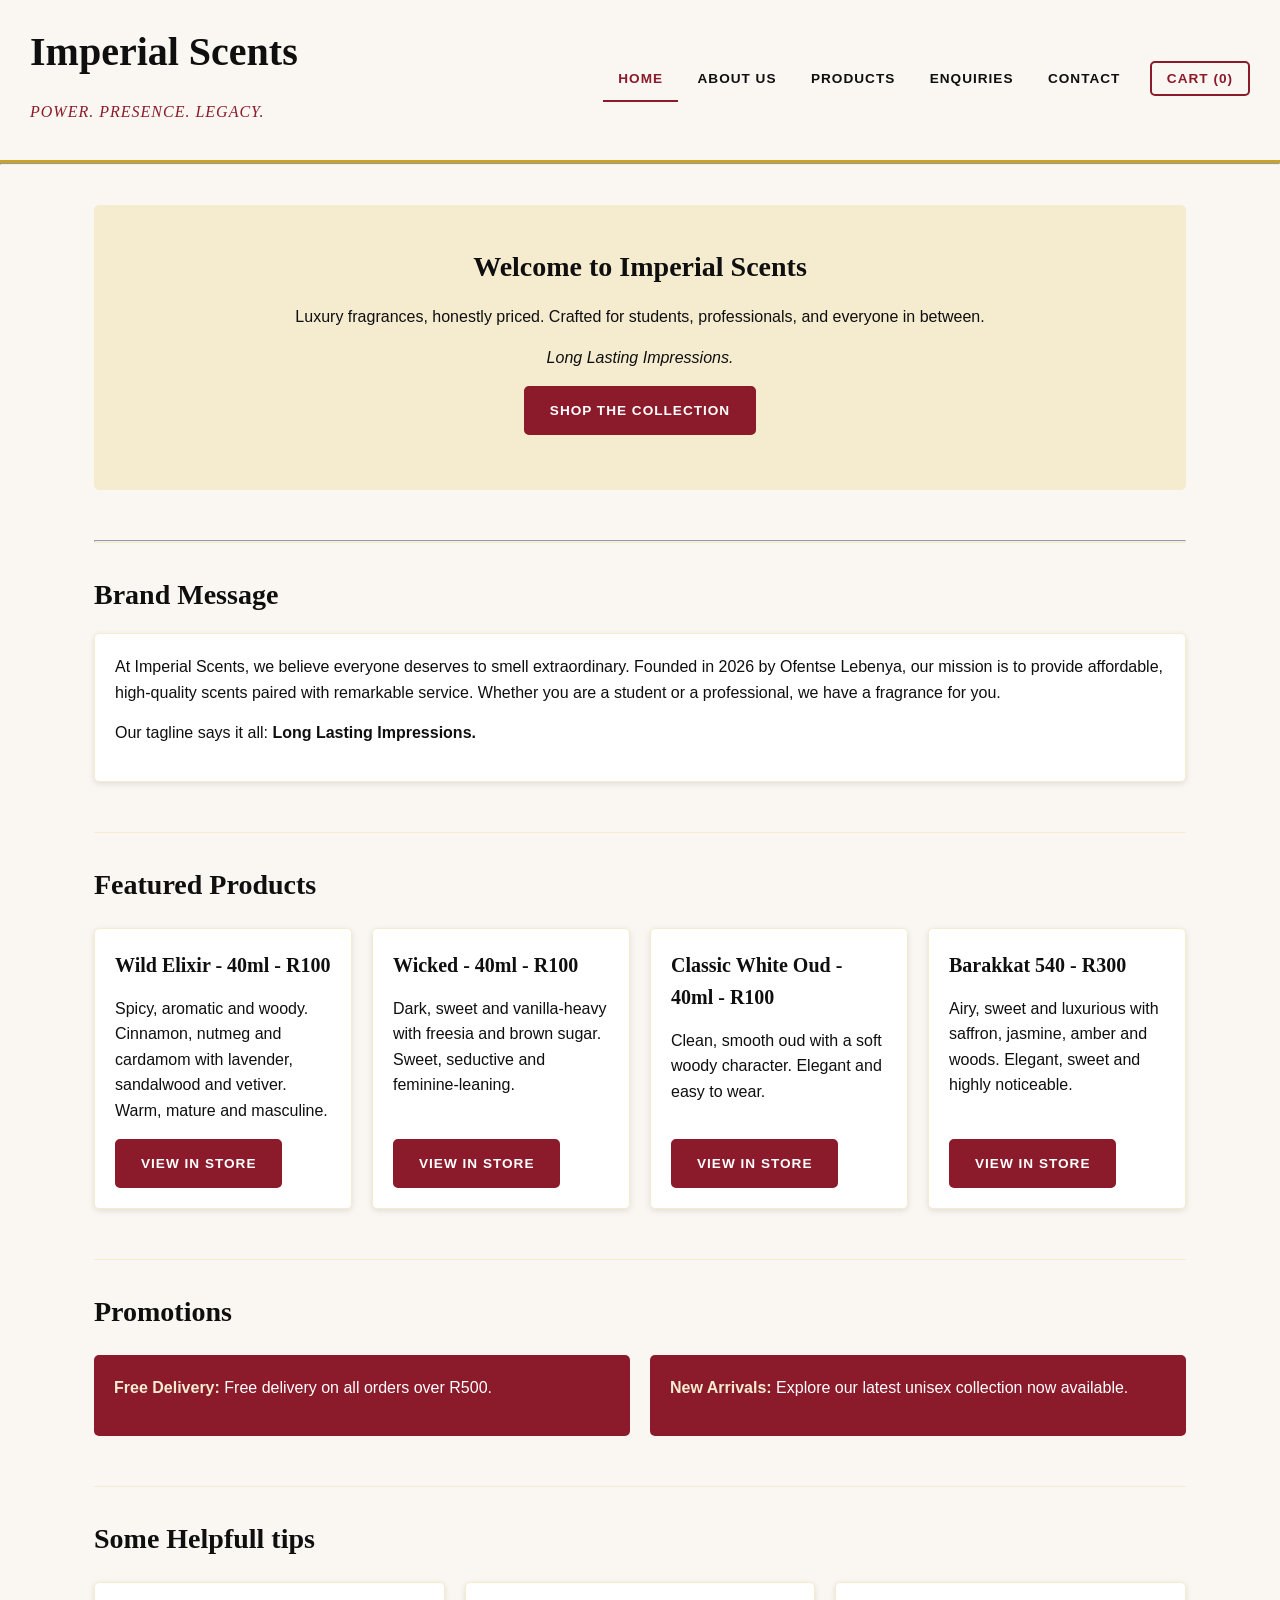
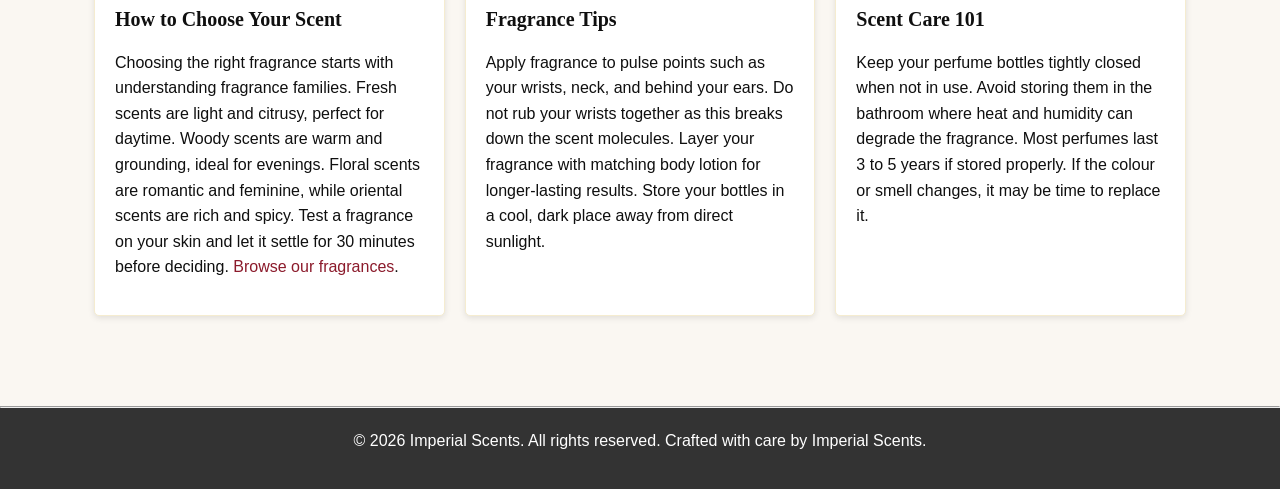
==== index.html @ 7f71d92d "home - index" ====
<!DOCTYPE html>
<html lang="en">
<head>
    <meta charset="UTF-8">
    <meta name="viewport" content="width=device-width, initial-scale=1.0">
    <title>Imperial Scents | Affordable Luxury Perfumes in South Africa</title>
    <meta name="description" content="Shop affordable, long-lasting perfumes for men, women and unisex from Imperial Scents in Pretoria. Discover oud, vanilla and fresh fragrances from R100.">
    <link href="CSS/styles.css" rel="stylesheet">
    <script src="js/main.js" defer></script>
</head>
<body>
<header class="site-header">
    <div class="brand">
        <h1>Imperial Scents</h1>
        <p class="tagline">POWER. PRESENCE. LEGACY.</p>
    </div>
         <!--The section below alows for easy navigation between differnet pages-->
        <nav class="site-nav">
            <a href="index.html" aria-current="page">Home</a>
            <a href="about.html" >About Us</a>
            <a href="products.html" >Products</a>
            <a href="enquiry.html" >Enquiries</a>
            <a href="contact.html" >Contact</a>
        </nav>
    </header>

    <hr>

    <main>

        <section>
            <!--Hero Banner-->
            <div class="hero">
            <h2>Welcome to Imperial Scents</h2>
            <p>Luxury fragrances, honestly priced. Crafted for students, professionals, and everyone in between.</p>
            <p><em>Long Lasting Impressions.</em></p>
            <p><a class="btn" href="products.html">Shop the Collection</a></p>
            </div>
        </section>

        <hr>

        <section>
            <h2>Brand Message</h2>
            <div class="card">
            <p>At Imperial Scents, we believe everyone deserves to smell extraordinary. Founded in 2026 by Ofentse Lebenya, our mission is to provide affordable, high-quality scents paired with remarkable service. Whether you are a student or a professional, we have a fragrance for you.</p>
            <p>Our tagline says it all: <strong>Long Lasting Impressions.</strong></p>
            </div>
        </section>

        <section class="featured-products">
            <h2>Featured Products</h2>
            <div class="grid">

            <article class="card">
                <h3>Wild Elixir - 40ml - R100</h3>
                <p>Spicy, aromatic and woody. Cinnamon, nutmeg and cardamom with lavender, sandalwood and vetiver. Warm, mature and masculine.</p>
                <p><a class="btn" href="products.html">View in Store</a></p>

            </article>

            <article class="card">
                <h3>Wicked - 40ml - R100</h3>
                <p>Dark, sweet and vanilla-heavy with freesia and brown sugar. Sweet, seductive and feminine-leaning.</p>
                <p><a class="btn" href="products.html">View in Store</a></p>

            </article>

            <article class="card">
                <h3>Classic White Oud - 40ml - R100</h3>
                <p>Clean, smooth oud with a soft woody character. Elegant and easy to wear.</p>
                <p><a class="btn" href="products.html">View in Store</a></p>

            </article>

            <article class="card">
                <h3>Barakkat 540 - R300</h3>
                <p>Airy, sweet and luxurious with saffron, jasmine, amber and woods. Elegant, sweet and highly noticeable.</p>
                <p><a class="btn" href="products.html">View in Store</a></p>

            </article>
            </div>
        </section>

        <section>
            <!--Promotional Banners-->
            <h2>Promotions</h2>
            <div class="grid">
                <div class="promo-banner">
                    <p><strong>Free Delivery:</strong> Free delivery on all orders over R500.</p>
                </div>
                <div class="promo-banner">
                    <p><strong>New Arrivals:</strong> Explore our latest unisex collection now available.</p>
                </div>
            </div>
        </section>

        <section>
            <!--Some educational contetnt for users-->
            <h2>Some Helpfull tips</h2>

            <div class="grid">
            <article class="card">
                <h3>How to Choose Your Scent</h3>
                <p>Choosing the right fragrance starts with understanding fragrance families. Fresh scents are light and citrusy, perfect for daytime. Woody scents are warm and grounding, ideal for evenings. Floral scents are romantic and feminine, while oriental scents are rich and spicy. Test a fragrance on your skin and let it settle for 30 minutes before deciding. <a href="products.html">Browse our fragrances</a>.</p>
            </article>

            <article class="card">
                <h3>Fragrance Tips</h3>
                <p>Apply fragrance to pulse points such as your wrists, neck, and behind your ears. Do not rub your wrists together as this breaks down the scent molecules. Layer your fragrance with matching body lotion for longer-lasting results. Store your bottles in a cool, dark place away from direct sunlight.</p>
            </article>

            <article class="card">
                <h3>Scent Care 101</h3>
                <p>Keep your perfume bottles tightly closed when not in use. Avoid storing them in the bathroom where heat and humidity can degrade the fragrance. Most perfumes last 3 to 5 years if stored properly. If the colour or smell changes, it may be time to replace it.</p>
            </article>
            </div>
        </section>

    </main>

    <hr>

    <footer>
        <p>&copy; 2026 Imperial Scents. All rights reserved. Crafted with care by Imperial Scents.</p>
        
    </footer>
</body>
</html>
---- CSS/styles.css ----
*{
    box-sizing: border-box;
    margin: 0;
    padding: 0;
}

body {
    font-family: 'Inter', Arial, sans-serif;
    font-size: 1rem;
    line-height: 1.6;
    background-color: #FAF7F2;
    color: #0F0F0F;
}

img {
    max-width: 100%;
    height: auto;
    display: block;
}
a {
    color: #8B1A2B;
    text-decoration: none;
}
a:hover {
    color: #C9A227;
}

/* Headings and Typography */

h1, h2, h3, h4 {
    font-family: 'Playfair Display', Georgia, serif;
    color: #0f0f0f;
    margin-bottom: 15px;
}

h1 {font-size: 2.5em;}

h2 {font-size: 1.75em;}

h3 {font-size: 1.25em;}

h4 {font-size: 1.1em;}

p {
    margin-bottom: 15px;
    max-width: none;
}

.tagline {
    font-family: 'Playfair Display', Georgia, serif;
    font-style: italic;
    color: #8B1A2B;
    letter-spacing: 1px;
}

/* Header Styling */

header {
    background-color: #FAF7F2;
    padding: 20px 30px;
    border-bottom: 3px solid #C9A227;
    display: flex;
    flex-wrap: wrap;
    align-items: center;
    justify-content: space-between;
}

/* Navigation Bar */
nav a {
    display: inline-block;
    color: #0F0F0F;
    text-align: center;
    padding: 10px 15px;
    text-decoration: none;
    text-transform: uppercase;
    font-weight: bold;
    letter-spacing: 1px;
    font-size: 0.85em;
    border-bottom: 2px solid transparent;
}

nav a:hover,
nav a[aria-current="page"] {
    color: #8B1A2B;
    border-bottom: 2px solid #8B1A2B;
}

/* Page Content Layout */
main {
    width: 90%;
    max-width: none;
    margin: 0 auto;
    padding: 40px 30px;
}

section {
    margin-bottom: 50px;
    padding-top: 30px;
    border-top: 1px solid #F5ECD0;
}

section:first-child {
    border-top: none;
    padding-top: 0;
}

/* Flexible Grid Layout for Cards */
.grid {
    display: flex;
    flex-wrap: wrap;
    gap: 20px;
    margin-top: 20px;
}

.card {
    flex: 1 1 250px;
    background-color: white;
    border: 1px solid #F5ECD0;
    border-radius: 5px;
    box-shadow: 0 2px 6px rgba(0, 0, 0, 0.1);
    padding: 20px;
    box-sizing: border-box;
    display: flex;
    flex-direction: column;
}

.product-card {
    flex: 1 1 250px;
    background-color: white;
    border: 1px solid #F5ECD0;
    border-radius: 5px;
    box-shadow: 0 2px 6px rgba(0, 0, 0, 0.1);
    padding: 20px;
    box-sizing: border-box;
    display: flex;
    flex-direction: column;
    min-height: 520px;
}


.cart-toggle {
    margin-top: auto;
    padding-top: 20px;
}

.card:hover,
.product-card:hover {
    box-shadow: 0 4px 12px rgba(139, 26, 43, 0.2);
}

.product-card img {
    width: 100%;
    height: 250px;
    object-fit: contain;
    border-radius: 5px;
    margin-bottom: 15px;
}

/* Hero Banner */
.hero {
    background-color: #F5ECD0;
    border-radius: 5px;
    padding: 40px 30px;
    text-align: center;
    margin-bottom: 50px;
}

/* Promotional Banners */
.promo-banner {
    flex: 1 1 250px;
    background-color: #8B1A2B;
    color: white;
    padding: 20px;
    border-radius: 5px;
}

.promo-banner strong {
    color: #F5ECD0;
}

/* Buttons */
.btn {
    display: inline-block;
    background-color: #8B1A2B;
    color: white;
    padding: 12px 24px;
    border-radius: 5px;
    border: 2px solid #8B1A2B;
    text-transform: uppercase;
    font-weight: bold;
    letter-spacing: 1px;
    font-size: 0.85em;
}

.btn:hover {
    background-color: #FAF7F2;
    color: #8B1A2B;
}
  
.btn:active {
    background-color: #6E1522;
    border-color: #6E1522;
    color: white;
}

/* Category Headings on Products Page */
.category-heading {
    color: #8B1A2B;
    border-bottom: 3px solid #C9A227;
    padding-bottom: 10px;
    margin-bottom: 20px;
}

/* Contact List */
.contact-list {
    list-style: none;
}

.contact-list li {
    padding: 15px 0;
    border-bottom: 1px solid #F5ECD0;
}

.contact-list li:last-child {
    border-bottom: none;
}

/* Footer Styling */
footer {
    background-color: #333;
    color: white;
    text-align: center;
    padding: 20px 10px;
    width: 100%;
    box-sizing: border-box;
}

/* Responsive Rules for Tablets */
@media (max-width: 768px) {
    header {flex-direction: column; align-items: flex-start;}
    nav a {padding: 10px 12px;}

.card,
.product-card,
.promo-banner { flex: 1 1 45%;}
}

/* Responsive Rules for Small Screens */
@media (max-width: 480px) {
    header {padding: 15px 20px;}
    main { padding: 25px 20px; }
    section { margin-bottom: 30px; padding-top: 20px; }
    nav { width: 100%; }
    nav a {float: none; display: block; width: 100%; text-align: left; }

    .card, 
    .product-card, 
    .promo-banner { flex: 1 1 100%; }
    .hero { padding: 25px 15px; }

    h1 {font-size: 1.6em; }
    h2 {font-size: 1.3em;}
    .btn {display: block; text-align: center; }
}

/* Responsive Rules for Very Small Phones */
@media (max-width: 360px) {
    header {padding: 12px 15px; }
    main {padding: 20px 15px; }
   
    h1 {font-size: 1.4em;}
    
    .card,
    .product-card {padding: 15px;}
}

/* Responsive Rule for Large Desktops */
@media (min-width: 1400px) {
    main { max-width: 1320px;}
    .card,
    .product-card {flex: 1 1 280px;}    
}

/* Add to Cart Button */
.cart-checkbox {display: none;}

.cart-btn {
    display: block;
    width: 100%;
    padding: 14px 20px;
    background-color: #8B1A2B;
    color: white;
    border: 2px solid #8B1A2B;
    border-radius: 5px;
    text-align: center;
    font-weight: bold;
    letter-spacing: 1px;
    cursor: pointer;
    transition: 0.2s ease;
}

.cart-btn:hover {background-color: #6E1522;}

/* Hide the "added" message initially */

.added-text {display: none;}

/* Change button when selected */

.cart-checkbox:checked + .cart-btn {
    background-color: #3F7045;
    border-color: #3F7045;
}

/* Change the text when selected */

.cart-checkbox:checked + .cart-btn .add-text {display: none;}

.cart-checkbox:checked + .cart-btn .added-text {display: inline;}

/* Featured Products cards only */
.featured-products .card {
    display: flex;
    flex-direction: column;
}

/* Push the View in Store button to the bottom */
.featured-products .card p:last-child {
    margin-top: auto;
    margin-bottom: 0;
}

/* Make sure the HTML "hidden" attribute always hides an element */
[hidden] {display: none !important;}
 
/* Keeps the embedded map inside the screen on phones */
.contact-list iframe {
    display: block;
    width: 100%;
    max-width: 600px;
    aspect-ratio: 4 / 3;
    height: auto;
    border: 0;
    margin-top: 10px;
}
 
/* Keyboard focus outlines (visible when tabbing through the page) */
a:focus,
.btn:focus,
nav a:focus,
button:focus {
    outline: 3px solid #C9A227;
    outline-offset: 2px;
}
 
/* Forms (enquiry.html and contact.html) */
.form-card {
    background-color: white;
    border: 1px solid #F5ECD0;
    border-radius: 5px;
    box-shadow: 0 2px 6px rgba(0, 0, 0, 0.1);
    padding: 30px;
    max-width: 800px;
}
 
.form-row {
    display: grid;
    grid-template-columns: 1fr 1fr;
    gap: 0 20px;
}
 
.form-group {
    margin-bottom: 20px;
    border: none;
    min-width: 0;
}
 
.form-group label,
.form-group legend {
    display: block;
    font-weight: bold;
    margin-bottom: 6px;
}
 
.required {color: #8B1A2B;}
 
.form-group input[type="text"],
.form-group input[type="email"],
.form-group input[type="tel"],
.form-group input[type="number"],
.form-group input[type="date"],
.form-group select,
.form-group textarea {
    width: 100%;
    padding: 12px;
    font-family: inherit;
    font-size: 1em;
    color: #0F0F0F;
    background-color: #FAF7F2;
    border: 2px solid #D9D2C3;
    border-radius: 5px;
}
 
.form-group textarea {resize: vertical;}
 
.form-group input:focus,
.form-group select:focus,
.form-group textarea:focus {
    outline: none;
    border-color: #C9A227;
    box-shadow: 0 0 0 3px rgba(201, 162, 39, 0.3);
}
 
/* Red border for errors, green for valid (selectors are specific enough to beat the rule above) */
.form-group input.field-invalid,
.form-group select.field-invalid,
.form-group textarea.field-invalid {border-color: #B00020;}
 
.form-group input.field-valid,
.form-group select.field-valid,
.form-group textarea.field-valid {border-color: #3F7045;}
 
.radio-option {
    display: inline-block;
    font-weight: normal !important;
    margin-right: 20px;
    cursor: pointer;
}
 
.radio-option input {margin-right: 6px;}
 
.error-message {
    color: #B00020;
    font-size: 0.85em;
    margin: 6px 0 0;
    min-height: 1.2em;
}
 
.char-count {
    font-size: 0.8em;
    text-align: right;
    margin: 4px 0 0;
    color: #555;
}
 
button.btn {
    cursor: pointer;
    font-family: inherit;
}
 
button.btn:disabled {
    opacity: 0.6;
    cursor: not-allowed;
}
 
.btn-outline {
    background-color: transparent;
    color: #8B1A2B;
}
 
.form-status {
    margin: 15px 0 0;
    font-weight: bold;
}
 
.status-success {color: #3F7045;}
.status-error {color: #B00020;}
.status-info {color: #555;}
 
/* Quote (enquiry) and email preview (contact) panels */
.quote-box {
    max-width: 800px;
    margin-top: 25px;
    padding: 25px;
    background-color: #F5ECD0;
    border-left: 5px solid #C9A227;
    border-radius: 5px;
}
 
.quote-list {
    display: grid;
    grid-template-columns: max-content 1fr;
    gap: 6px 20px;
    margin-bottom: 15px;
}
 
.quote-list dt {font-weight: bold;}
 
.quote-list dd {margin: 0;}
 
.availability {font-weight: bold;}
.in-stock {color: #3F7045;}
.low-stock {color: #9A6B00;}
.out-of-stock {color: #B00020;}
 
.email-body {
    white-space: pre-wrap;
    word-wrap: break-word;
    font-family: inherit;
    background-color: white;
    border: 1px solid #D9D2C3;
    border-radius: 5px;
    padding: 15px;
    margin-bottom: 15px;
}
 
.preview-actions {
    display: flex;
    flex-wrap: wrap;
    gap: 12px;
}
 
/* Form responsive rules (new media queries, existing ones untouched)*/
@media (max-width: 768px) {
    .form-row {grid-template-columns: 1fr;}
}
 
@media (max-width: 480px) {
    .form-card {padding: 20px 15px;}
    .preview-actions .btn {width: 100%;}
}

/* Search, filter and sort bar  */
.product-controls {
    display: flex;
    flex-wrap: wrap;
    align-items: flex-end;
    gap: 15px;
    background-color: white;
    border: 1px solid #F5ECD0;
    border-radius: 5px;
    box-shadow: 0 2px 6px rgba(0, 0, 0, 0.1);
    padding: 20px;
    margin: 20px 0;
}
 
.control {flex: 1 1 180px;}
 
.control label {
    display: block;
    font-weight: bold;
    margin-bottom: 6px;
}
 
.control input,
.control select {
    width: 100%;
    padding: 12px;
    font-family: inherit;
    font-size: 1em;
    color: #0F0F0F;
    background-color: #FAF7F2;
    border: 2px solid #D9D2C3;
    border-radius: 5px;
}
 
.control input:focus,
.control select:focus {
    outline: none;
    border-color: #C9A227;
    box-shadow: 0 0 0 3px rgba(201, 162, 39, 0.3);
}
 
#result-count {
    font-weight: bold;
    margin: 15px 0 0;
}
 
#no-results {
    text-align: center;
    font-weight: bold;
    padding: 30px 0;
}
 
/* Clickable product image  */
.zoom-btn {
    display: block;
    width: 100%;
    padding: 0;
    border: none;
    background: none;
    cursor: zoom-in;
}
 
/* Lightbox  */
.lightbox {
    position: fixed;
    top: 0;
    left: 0;
    right: 0;
    bottom: 0;
    z-index: 1000;
    display: flex;
    align-items: center;
    justify-content: center;
    padding: 20px;
    background-color: rgba(15, 15, 15, 0.9);
}
 
.lightbox figure {
    max-width: 90%;
    text-align: center;
}
 
.lightbox img {
    width: auto;
    height: auto;
    max-width: 100%;
    max-height: 70vh;
    margin: 0 auto 15px;
    background-color: white;
    border-radius: 5px;
}
 
.lightbox figcaption {
    color: white;
    font-family: 'Playfair Display', Georgia, serif;
    font-size: 1.25em;
}
 
.lightbox-close {
    position: absolute;
    top: 15px;
    right: 25px;
    background: none;
    border: none;
    color: white;
    font-size: 3em;
    line-height: 1;
    cursor: pointer;
}
 
.lightbox-close:hover {color: #C9A227;}
 
.lightbox-nav {
    position: absolute;
    top: 50%;
    transform: translateY(-50%);
    background-color: rgba(255, 255, 255, 0.15);
    border: none;
    color: white;
    font-size: 2em;
    padding: 15px 18px;
    border-radius: 5px;
    cursor: pointer;
}
 
.lightbox-nav:hover {background-color: #8B1A2B;}
 
.lightbox-prev {left: 15px;}
.lightbox-next {right: 15px;}
 
@media (max-width: 480px) {
    .lightbox-nav {font-size: 1.5em; padding: 10px 12px;}
    .lightbox img {max-height: 60vh;}
}

/* Animations */
@keyframes fadeUp {
    from {opacity: 0; transform: translateY(20px);}
    to {opacity: 1; transform: translateY(0);}
}
 
@keyframes fadeIn {
    from {opacity: 0;}
    to {opacity: 1;}
}
 
/* The hero slides up when the home page loads */
.hero {animation: fadeUp 0.8s ease both;}
 
/* Sections fade in as you scroll (main.js adds "reveal", then "visible") */
.reveal {
    opacity: 0;
    transform: translateY(30px);
    transition: opacity 0.6s ease, transform 0.6s ease;
}
 
.reveal.visible {
    opacity: 1;
    transform: none;
}
 
/* Smoother hovers: links fade, cards lift slightly */
nav a {transition: color 0.2s ease, border-color 0.2s ease;}
 
.card,
.product-card {transition: box-shadow 0.2s ease, transform 0.2s ease;}
 
.card:hover,
.product-card:hover {transform: translateY(-4px);}
 
/* The lightbox fades in when it opens */
.lightbox:not([hidden]) {animation: fadeIn 0.25s ease;}
 
/* FAQ accordion (enquiry.html) */
#faq article {border-bottom: 1px solid #F5ECD0;}
 
#faq h3 {margin: 0;}
 
.faq-question {
    display: flex;
    justify-content: space-between;
    align-items: center;
    width: 100%;
    padding: 18px 0;
    background: none;
    border: none;
    font-family: 'Playfair Display', Georgia, serif;
    font-size: 1.25rem;
    font-weight: bold;
    color: #0F0F0F;
    text-align: left;
    cursor: pointer;
}
 
.faq-question:hover {color: #8B1A2B;}
 
/* The + / - sign on the right */
.faq-question::after {
    content: "+";
    margin-left: 15px;
    font-size: 1.5em;
    color: #8B1A2B;
}
 
.faq-question[aria-expanded="true"]::after {content: "\2212";}
 
.faq-answer {
    padding-bottom: 18px;
    animation: fadeUp 0.35s ease;
}
 
/* Back to top button  */
#back-to-top {
    position: fixed;
    bottom: 25px;
    right: 25px;
    z-index: 900;
    padding: 12px 16px;
    background-color: #8B1A2B;
    color: white;
    border: 2px solid #8B1A2B;
    border-radius: 5px;
    font-family: inherit;
    font-weight: bold;
    cursor: pointer;
    box-shadow: 0 2px 6px rgba(0, 0, 0, 0.3);
    animation: fadeUp 0.3s ease;
}
 
#back-to-top:hover {background-color: #6E1522;}
 
/* Interactive map (contact.html) */
#map {
    width: 100%;
    max-width: 600px;
    height: 350px;
    margin-top: 10px;
    border: 2px solid #D9D2C3;
    border-radius: 5px;
}
 
.map-actions {
    display: flex;
    flex-wrap: wrap;
    gap: 12px;
    margin-top: 12px;
}
 
/* Respect visitors who prefer less motion  */
@media (prefers-reduced-motion: reduce) {
    .hero,
    .faq-answer,
    #back-to-top,
    .lightbox:not([hidden]) {animation: none;}
 
    .reveal {
        opacity: 1;
        transform: none;
        transition: none;
    }
 
    .card:hover,
    .product-card:hover {transform: none;}
}

/* "Add to Cart" is now a real button */
button.cart-btn {
    font-family: inherit;
    font-size: 1rem;
}
 
.cart-btn:disabled,
.cart-btn:disabled:hover {
    background-color: #6B6B6B;
    border-color: #6B6B6B;
    cursor: not-allowed;
}
 
/* "Cart (0)" button in the menu */
.cart-link {
    display: inline-block;
    margin-left: 10px;
    padding: 8px 15px;
    background: none;
    border: 2px solid #8B1A2B;
    border-radius: 5px;
    color: #8B1A2B;
    font-family: inherit;
    font-size: 0.85em;
    font-weight: bold;
    letter-spacing: 1px;
    text-transform: uppercase;
    cursor: pointer;
}
 
.cart-link:hover {
    background-color: #8B1A2B;
    color: white;
}
 
/* Slide-out cart */
#cart-panel {
    position: fixed;
    top: 0;
    left: 0;
    right: 0;
    bottom: 0;
    z-index: 1100;
    display: flex;
    justify-content: flex-end;
}
 
.cart-backdrop {
    position: absolute;
    top: 0;
    left: 0;
    right: 0;
    bottom: 0;
    background-color: rgba(15, 15, 15, 0.6);
}
 
.cart-drawer {
    position: relative;
    display: flex;
    flex-direction: column;
    width: 100%;
    max-width: 420px;
    height: 100%;
    background-color: #FAF7F2;
    box-shadow: -4px 0 12px rgba(0, 0, 0, 0.3);
    animation: cartSlideIn 0.3s ease;
}
 
@keyframes cartSlideIn {
    from {transform: translateX(100%);}
    to {transform: translateX(0);}
}
 
.cart-header {
    display: flex;
    justify-content: space-between;
    align-items: center;
    padding: 20px;
    border-bottom: 3px solid #C9A227;
}
 
.cart-header h2 {margin: 0;}
 
#cart-close {
    background: none;
    border: none;
    color: #0F0F0F;
    font-size: 2.2rem;
    line-height: 1;
    cursor: pointer;
}
 
#cart-close:hover {color: #8B1A2B;}
 
#cart-items {
    flex: 1;
    overflow-y: auto;
    padding: 5px 20px;
}
 
.cart-empty {
    padding: 40px 0;
    text-align: center;
}
 
.cart-row {
    padding: 15px 0;
    border-bottom: 1px solid #F5ECD0;
}
 
.cart-row-name {font-weight: bold;}
 
.cart-row-price {
    font-size: 0.9rem;
    color: #555;
}
 
.cart-row-controls {
    display: flex;
    flex-wrap: wrap;
    align-items: center;
    gap: 8px;
    margin-top: 8px;
}
 
.qty-btn {
    width: 36px;
    height: 36px;
    background-color: white;
    border: 2px solid #8B1A2B;
    border-radius: 5px;
    color: #8B1A2B;
    font-family: inherit;
    font-size: 1.2rem;
    line-height: 1;
    cursor: pointer;
}
 
.qty-btn:hover {
    background-color: #8B1A2B;
    color: white;
}
 
.qty-number {
    min-width: 24px;
    text-align: center;
    font-weight: bold;
}
 
.cart-line-total {
    margin-left: auto;
    font-weight: bold;
}
 
.remove-btn {
    background: none;
    border: none;
    color: #8B1A2B;
    font-family: inherit;
    font-size: 0.9rem;
    text-decoration: underline;
    cursor: pointer;
}
 
.cart-footer {
    padding: 20px;
    background-color: white;
    border-top: 1px solid #D9D2C3;
}
 
.cart-subtotal {
    display: flex;
    justify-content: space-between;
    margin-bottom: 8px;
    font-size: 1.2rem;
    font-weight: bold;
}
 
.cart-note {font-size: 0.9rem;}
 
.cart-actions {
    display: flex;
    flex-direction: column;
    gap: 10px;
}
 
.cart-actions .btn {text-align: center;}
 
/* Pop-up message ("... added to your cart.")  */
#cart-toast {
    position: fixed;
    bottom: 25px;
    left: 50%;
    z-index: 1200;
    max-width: 90%;
    padding: 12px 20px;
    background-color: #0F0F0F;
    border-radius: 5px;
    box-shadow: 0 2px 8px rgba(0, 0, 0, 0.4);
    color: white;
    text-align: center;
    transform: translateX(-50%);
    animation: cartToastIn 0.25s ease;
}
 
@keyframes cartToastIn {
    from {opacity: 0;}
    to {opacity: 1;}
}
 
/* ---------- Small screens ---------- */
@media (max-width: 480px) {
    .cart-link {
        display: block;
        width: 100%;
        margin: 8px 0 0;
        text-align: left;
    }
}
 
/* ---------- Respect visitors who prefer less motion ---------- */
@media (prefers-reduced-motion: reduce) {
    .cart-drawer,
    #cart-toast {animation: none;}
}
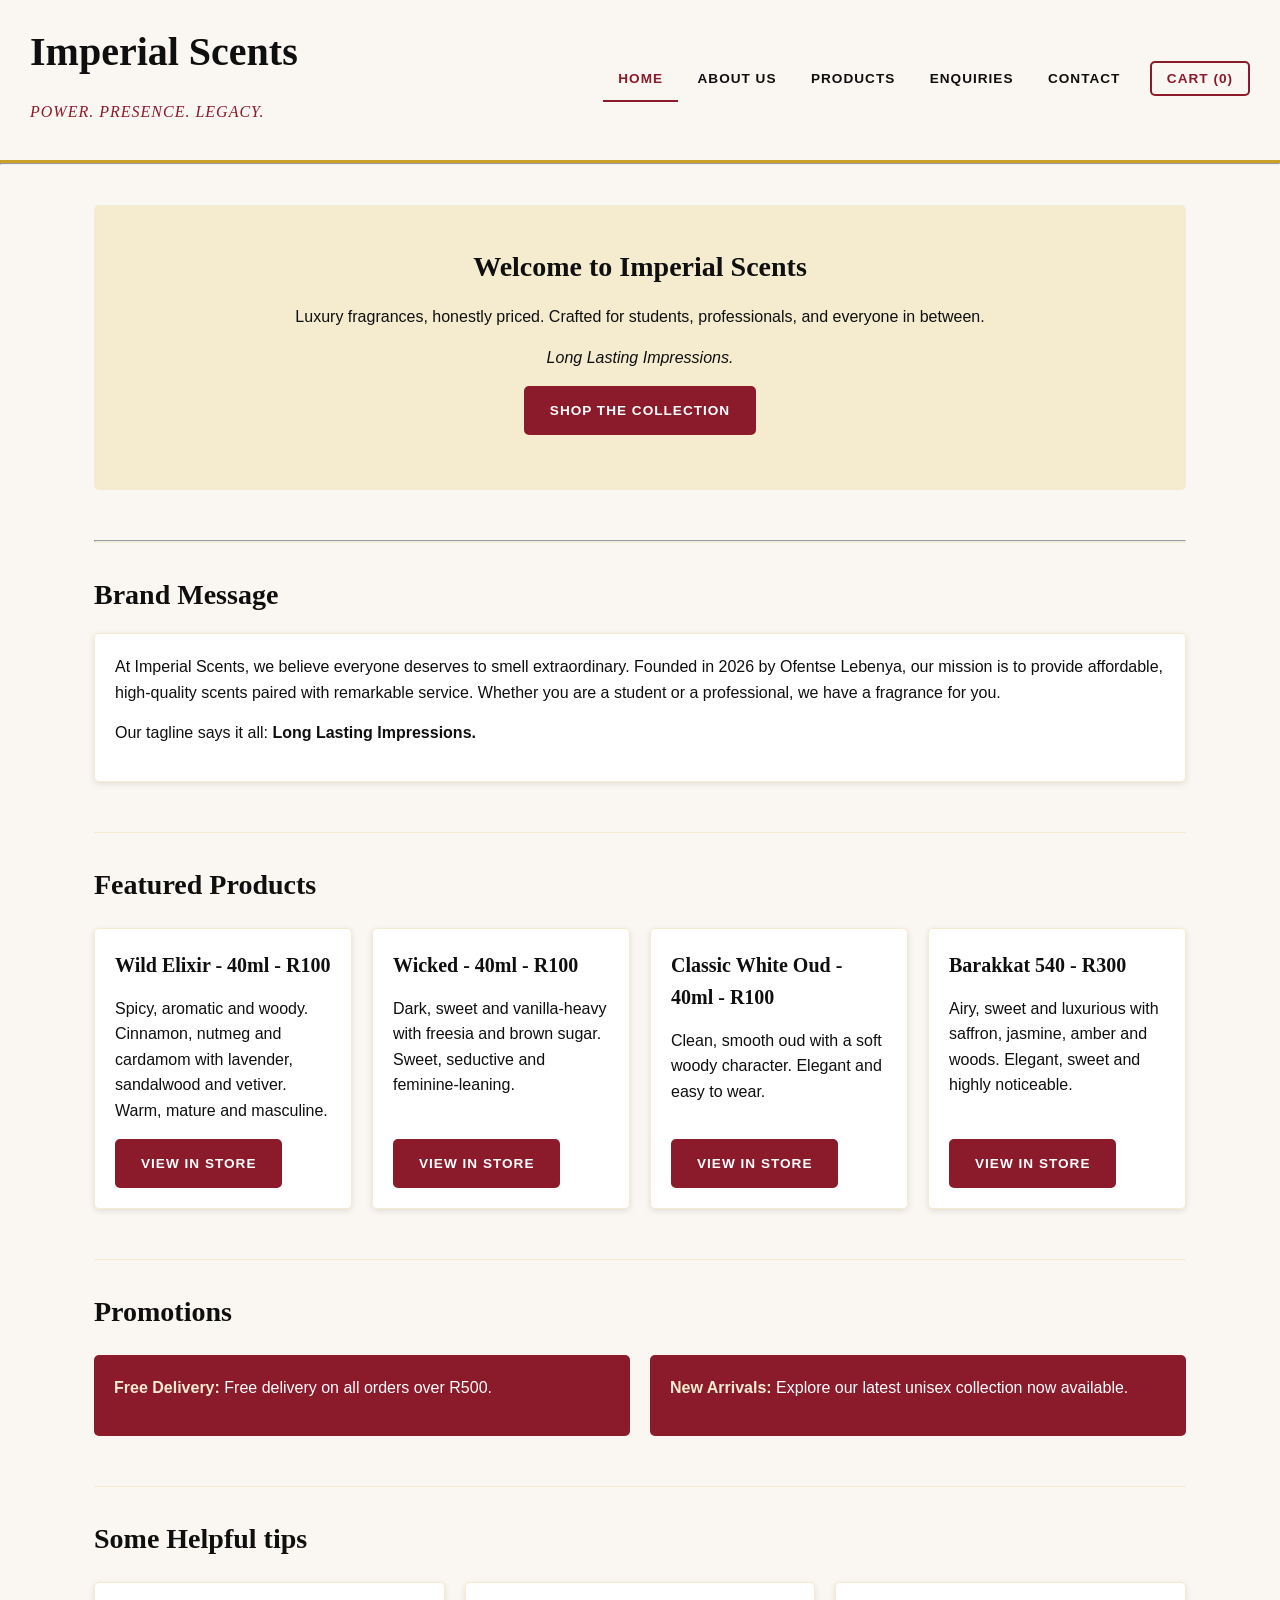
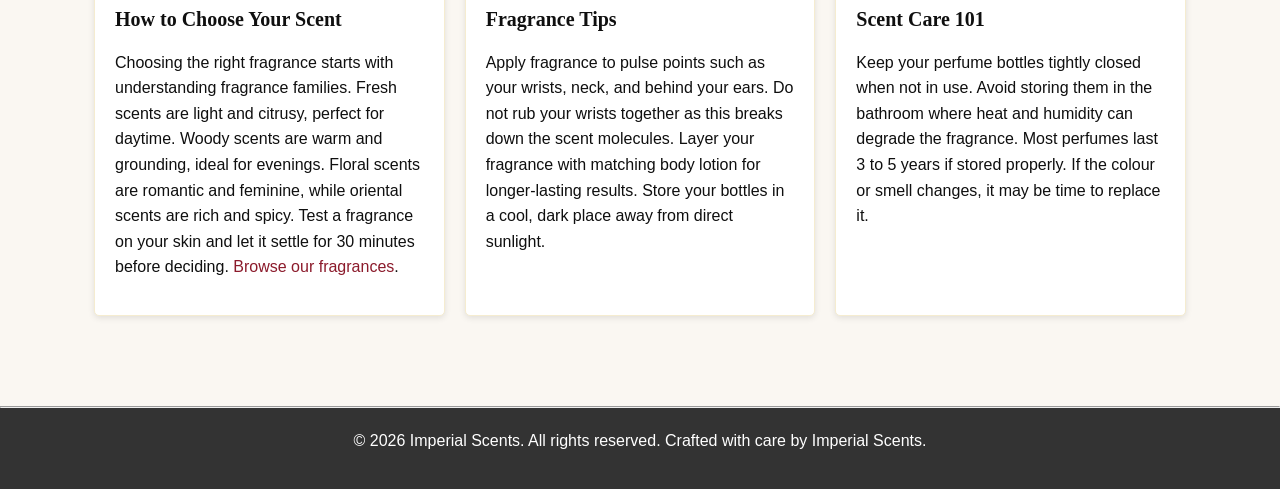
==== commit bd916ccf: "updates" ====
--- a/index.html
+++ b/index.html
@@ -97,7 +97,7 @@
 
         <section>
             <!--Some educational contetnt for users-->
-            <h2>Some Helpfull tips</h2>
+            <h2>Some Helpful tips</h2>
 
             <div class="grid">
             <article class="card">
